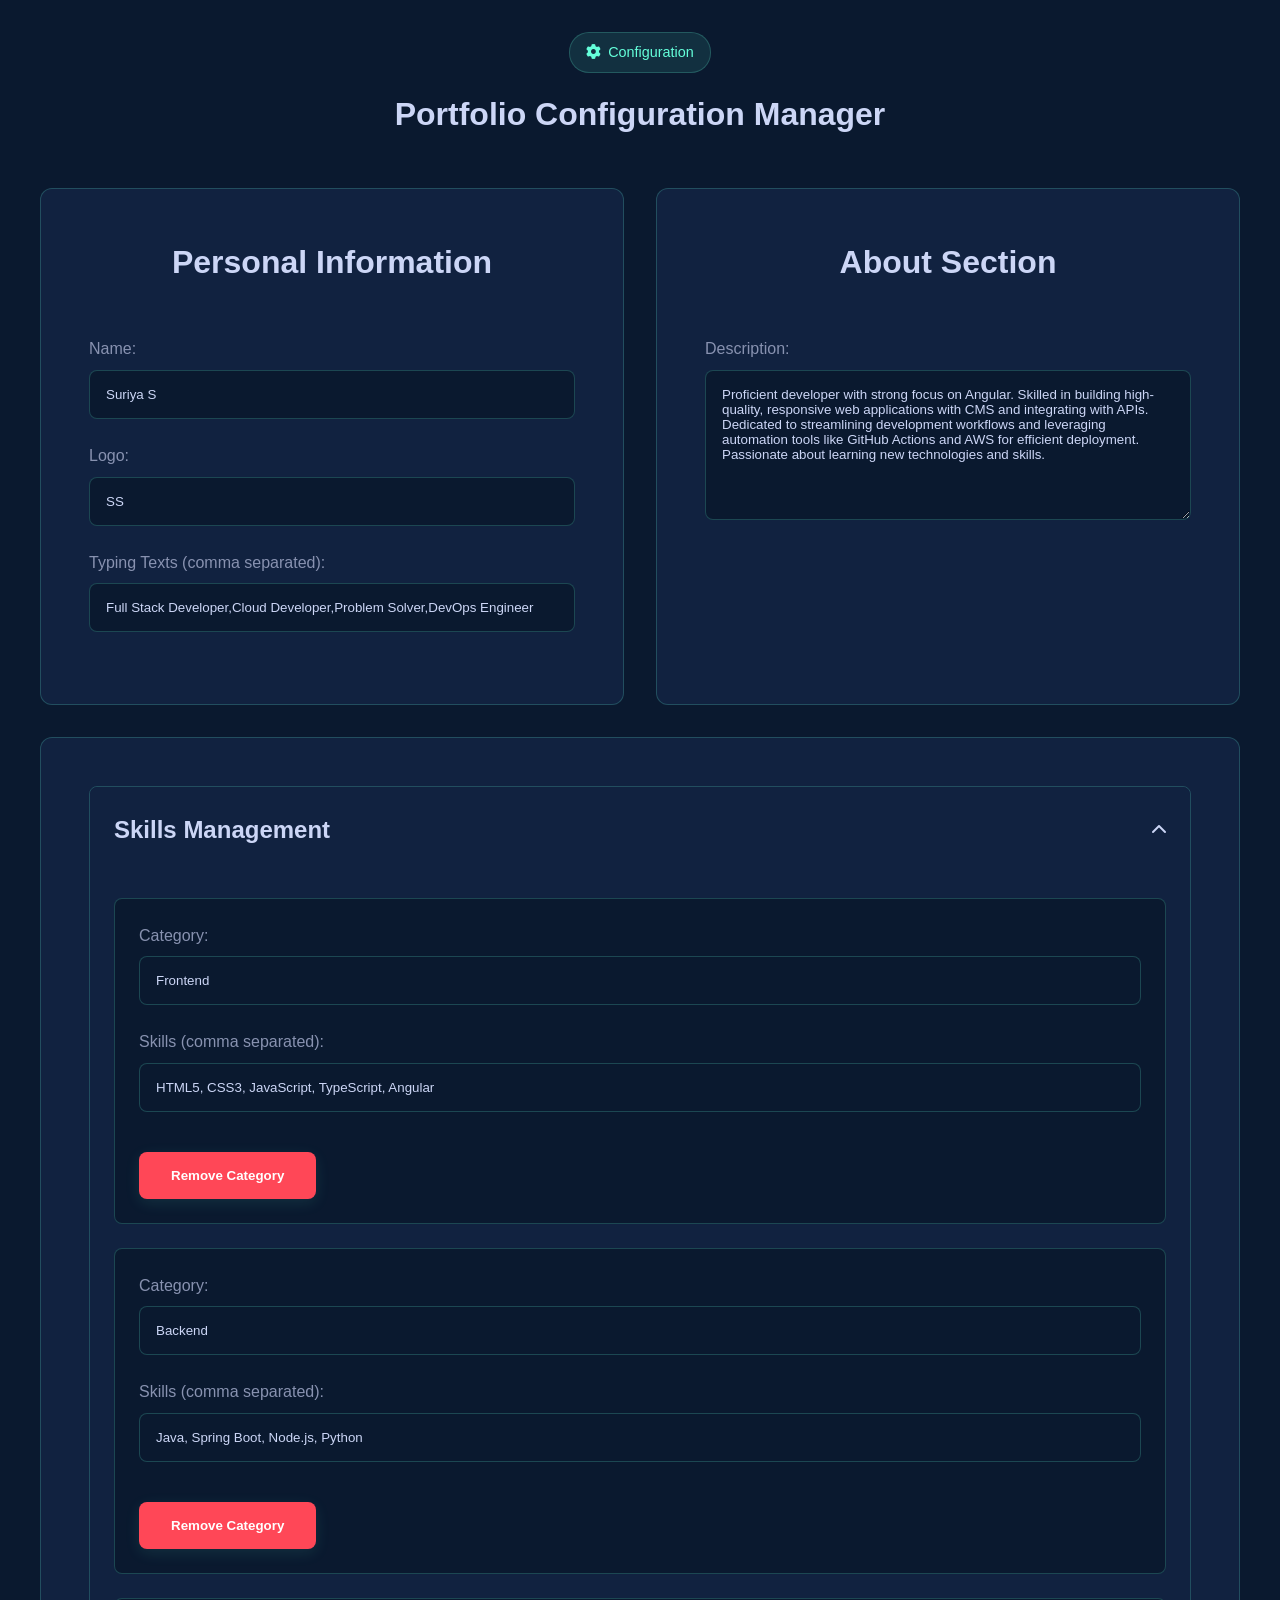
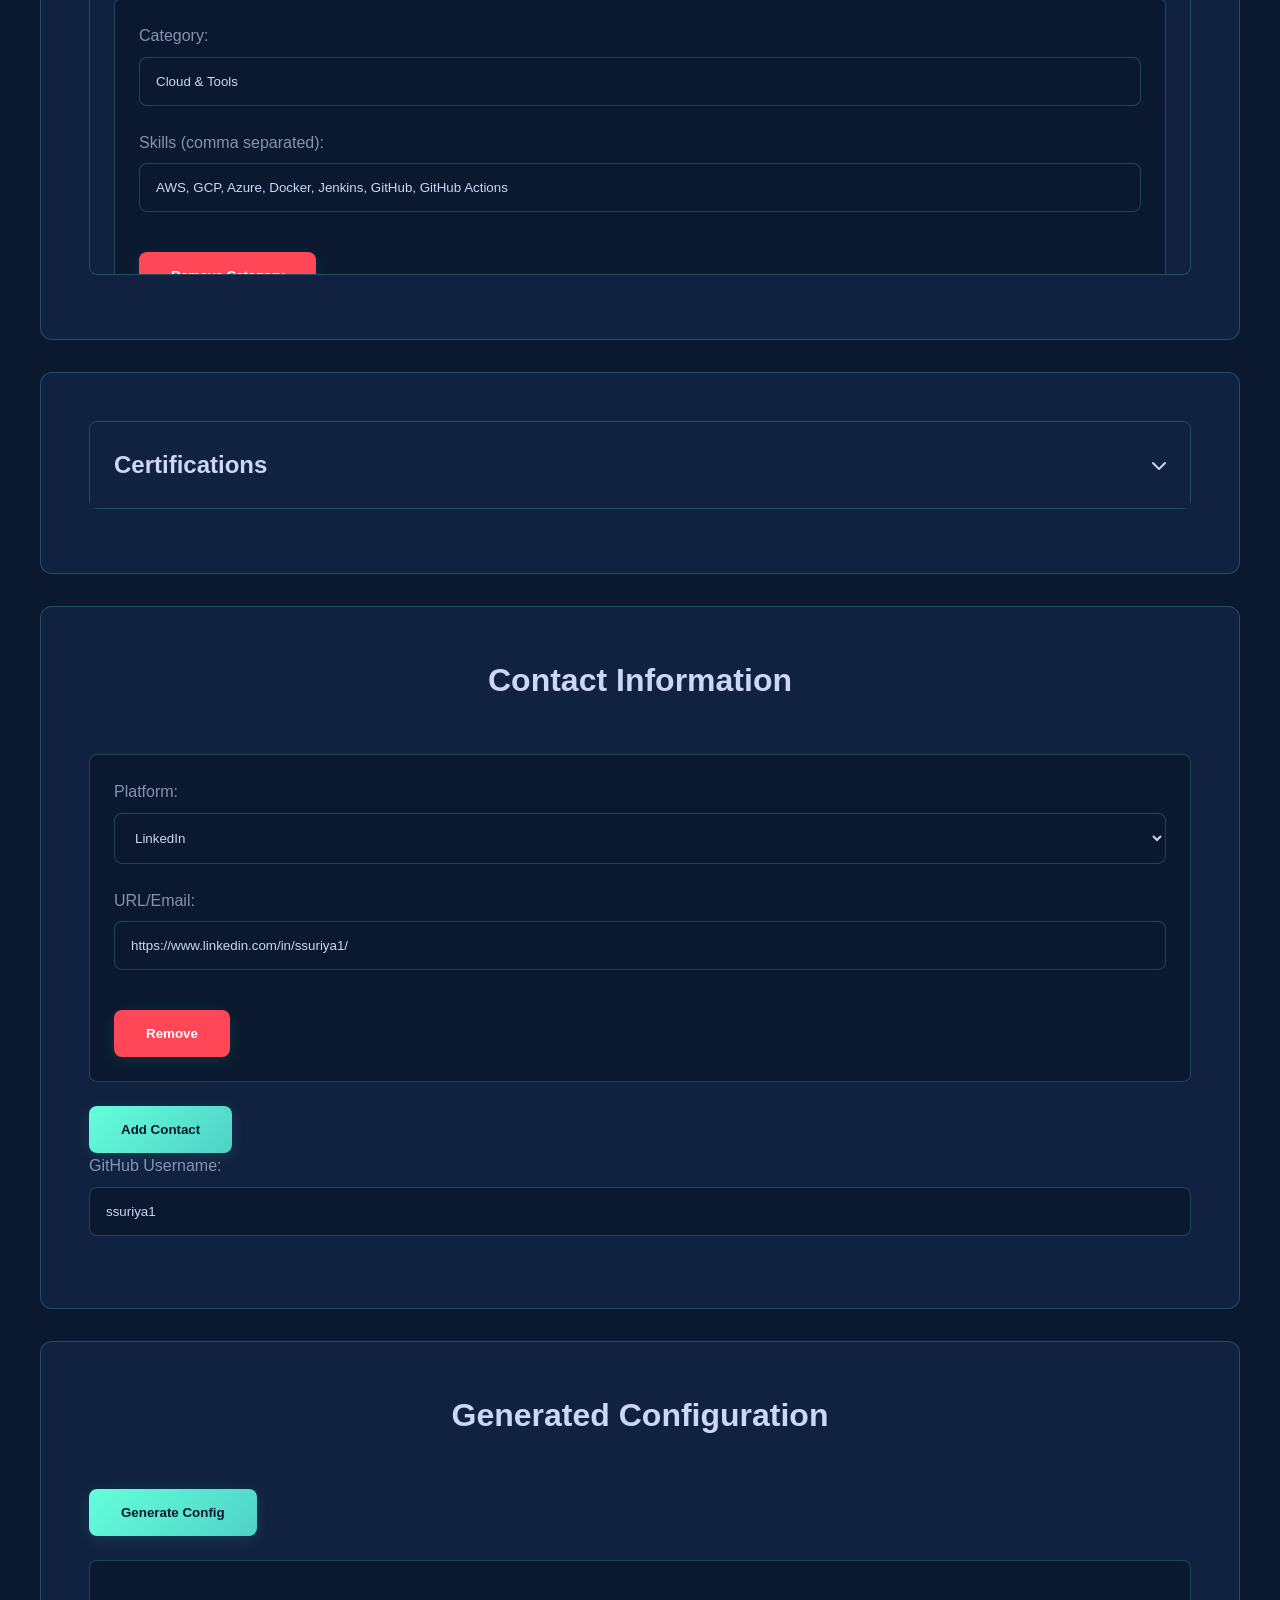
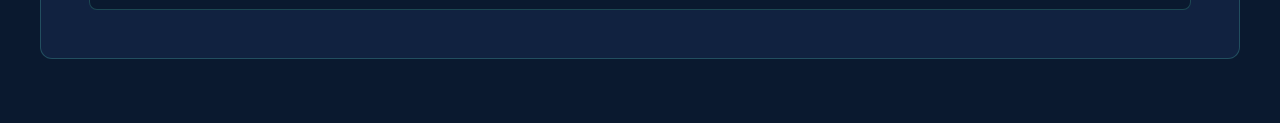
==== config-manager.html @ 6df55998 "Update design, structure and configurations." ====
<!DOCTYPE html>
<html lang="en">
<head>
    <meta charset="UTF-8">
    <meta name="viewport" content="width=device-width, initial-scale=1.0">
    <title>Portfolio Config Manager</title>
    <link rel="stylesheet" href="https://cdnjs.cloudflare.com/ajax/libs/font-awesome/6.0.0/css/all.min.css">
    <style>
        :root {
            --primary-bg: #0a192f;
            --secondary-bg: #112240;
            --accent-color: #64ffda;
            --text-primary: #ccd6f6;
            --text-secondary: #8892b0;
            --text-muted: #495670;
            --border-color: rgba(100, 255, 218, 0.2);
            --shadow-light: rgba(100, 255, 218, 0.1);
            --shadow-medium: rgba(100, 255, 218, 0.2);
            --gradient-primary: linear-gradient(135deg, var(--accent-color), #4fd1c7);
            --transition-fast: 0.2s ease;
            --transition-medium: 0.3s ease;
            --border-radius: 8px;
            --border-radius-large: 12px;
            --spacing-xs: 0.5rem;
            --spacing-sm: 1rem;
            --spacing-md: 1.5rem;
            --spacing-lg: 2rem;
            --spacing-xl: 3rem;
        }

        * {
            margin: 0;
            padding: 0;
            box-sizing: border-box;
        }

        body {
            font-family: 'Inter', -apple-system, BlinkMacSystemFont, 'Segoe UI', Roboto, sans-serif;
            background: var(--primary-bg);
            color: var(--text-primary);
            line-height: 1.6;
            padding: var(--spacing-lg);
        }

        .container {
            max-width: 1200px;
            margin: 0 auto;
        }

        h1 {
            text-align: center;
            margin-bottom: var(--spacing-xl);
            color: var(--accent-color);
            font-size: clamp(2rem, 4vw, 3rem);
            font-weight: 600;
        }

        .section-header {
            text-align: center;
            margin-bottom: var(--spacing-xl);
        }

        .section-label {
            display: inline-flex;
            align-items: center;
            gap: var(--spacing-xs);
            background: rgba(100, 255, 218, 0.1);
            color: var(--accent-color);
            padding: var(--spacing-xs) var(--spacing-sm);
            border-radius: 20px;
            border: 1px solid var(--border-color);
            font-size: 0.9rem;
            margin-bottom: var(--spacing-sm);
        }

        .section-title {
            color: var(--text-primary);
            font-size: clamp(1.5rem, 3vw, 2rem);
            margin-bottom: var(--spacing-sm);
        }

        section {
            background: var(--secondary-bg);
            border: 1px solid var(--border-color);
            border-radius: var(--border-radius-large);
            padding: var(--spacing-xl);
            margin-bottom: var(--spacing-lg);
            transition: var(--transition-medium);
        }

        section:hover {
            transform: translateY(-5px);
            box-shadow: 0 10px 30px var(--shadow-light);
        }

        .form-group {
            margin-bottom: var(--spacing-md);
        }

        label {
            display: block;
            margin-bottom: var(--spacing-xs);
            color: var(--text-secondary);
            font-weight: 500;
        }

        input, textarea, select {
            width: 100%;
            padding: var(--spacing-sm);
            background: var(--primary-bg);
            border: 1px solid var(--border-color);
            border-radius: var(--border-radius);
            color: var(--text-primary);
            font-family: inherit;
            transition: var(--transition-fast);
        }

        input:focus, textarea:focus, select:focus {
            outline: none;
            border-color: var(--accent-color);
            box-shadow: 0 0 0 3px rgba(100, 255, 218, 0.1);
        }

        input::placeholder, textarea::placeholder {
            color: var(--text-muted);
        }

        textarea {
            min-height: 100px;
            resize: vertical;
        }

        .btn-primary, .btn-secondary {
            display: inline-flex;
            align-items: center;
            gap: var(--spacing-xs);
            padding: var(--spacing-sm) var(--spacing-lg);
            border-radius: var(--border-radius);
            font-weight: 600;
            text-decoration: none;
            border: none;
            cursor: pointer;
            transition: var(--transition-medium);
            position: relative;
            overflow: hidden;
        }

        .btn-primary {
            background: var(--gradient-primary);
            color: var(--primary-bg);
            box-shadow: 0 4px 15px var(--shadow-light);
        }

        .btn-primary:hover {
            transform: translateY(-2px);
            box-shadow: 0 8px 25px var(--shadow-medium);
        }

        .btn-secondary {
            background: transparent;
            color: var(--accent-color);
            border: 2px solid var(--accent-color);
        }

        .btn-secondary:hover {
            background: var(--accent-color);
            color: var(--primary-bg);
            transform: translateY(-2px);
        }

        .btn-remove {
            background: #ff4757;
            color: white;
            margin-top: var(--spacing-sm);
        }

        .btn-remove:hover {
            background: #ff3742;
        }

        .skill-item, .cert-item, .contact-item {
            border: 1px solid var(--border-color);
            border-radius: var(--border-radius);
            padding: var(--spacing-md);
            margin-bottom: var(--spacing-md);
            background: var(--primary-bg);
            transition: var(--transition-medium);
        }

        .skill-item:hover, .cert-item:hover, .contact-item:hover {
            transform: translateY(-2px);
            box-shadow: 0 5px 15px var(--shadow-light);
        }

        .accordion {
            border: 1px solid var(--border-color);
            border-radius: var(--border-radius);
            margin-bottom: var(--spacing-sm);
        }

        .accordion-header {
            background: var(--secondary-bg);
            padding: var(--spacing-md);
            cursor: pointer;
            display: flex;
            justify-content: space-between;
            align-items: center;
            border-radius: var(--border-radius) var(--border-radius) 0 0;
            transition: var(--transition-fast);
        }

        .accordion-header:hover {
            background: rgba(17, 34, 64, 0.8);
        }

        .accordion-header i {
            transition: var(--transition-medium);
        }

        .accordion-header i.rotate {
            transform: rotate(180deg);
        }

        .accordion-content {
            padding: 0 var(--spacing-md);
            max-height: 0;
            overflow: hidden;
            transition: max-height var(--transition-medium), padding var(--transition-medium);
        }

        .accordion-content.active {
            padding: var(--spacing-md);
            max-height: 1000px;
        }

        .json-output {
            background: var(--primary-bg);
            border: 1px solid var(--border-color);
            border-radius: var(--border-radius);
            padding: var(--spacing-md);
            font-family: 'Fira Code', 'Courier New', monospace;
            white-space: pre-wrap;
            max-height: 400px;
            overflow-y: auto;
            cursor: pointer;
            position: relative;
            transition: var(--transition-fast);
            margin-top: var(--spacing-md);
        }

        .json-output:hover {
            border-color: var(--accent-color);
        }

        .json-output:hover::after {
            content: 'Click to copy';
            position: absolute;
            top: var(--spacing-sm);
            right: var(--spacing-sm);
            background: var(--accent-color);
            color: var(--primary-bg);
            padding: var(--spacing-xs) var(--spacing-sm);
            border-radius: var(--border-radius);
            font-size: 0.8rem;
            font-family: inherit;
        }

        .config-grid {
            display: grid;
            grid-template-columns: repeat(auto-fit, minmax(400px, 1fr));
            gap: var(--spacing-lg);
        }

        @media (max-width: 768px) {
            .config-grid {
                grid-template-columns: 1fr;
            }
            
            body {
                padding: var(--spacing-sm);
            }
        }
    </style>
</head>
<body>
    <div class="container">
        <div class="section-header">
            <span class="section-label">
                <i class="fas fa-cog"></i>
                Configuration
            </span>
            <h1 class="section-title">Portfolio Configuration Manager</h1>
        </div>
        
        <div class="config-grid">
            <section>
                <div class="section-header">
                    <h2 class="section-title">Personal Information</h2>
                </div>
                <div class="form-group">
                    <label>Name:</label>
                    <input type="text" id="name" value="Suriya S">
                </div>
                <div class="form-group">
                    <label>Logo:</label>
                    <input type="text" id="logo" value="SS">
                </div>
                <div class="form-group">
                    <label>Typing Texts (comma separated):</label>
                    <input type="text" id="typingTexts" value="Full Stack Developer,Cloud Developer,Problem Solver,DevOps Engineer">
                </div>
            </section>

            <section>
                <div class="section-header">
                    <h2 class="section-title">About Section</h2>
                </div>
                <div class="form-group">
                    <label>Description:</label>
                    <textarea id="aboutDescription" style="height: 150px; width: 100%;">Proficient developer with strong focus on Angular. Skilled in building high-quality, responsive web applications with CMS and integrating with APIs. Dedicated to streamlining development workflows and leveraging automation tools like GitHub Actions and AWS for efficient deployment. Passionate about learning new technologies and skills.</textarea>
                </div>
            </section>
        </div>

        <section>
            <div class="accordion">
                <div class="accordion-header" onclick="toggleAccordion('skills')">
                    <h2>Skills Management</h2>
                    <i class="fas fa-chevron-down" id="skills-icon"></i>
                </div>
                <div class="accordion-content" id="skills-content">
                    <div id="skills-container">
                        <!-- Skills will be loaded from config -->
                    </div>
                    <button class="btn-primary" onclick="addSkillCategory()">Add Skill Category</button>
                </div>
            </div>
        </section>

        <section>
            <div class="accordion">
                <div class="accordion-header" onclick="toggleAccordion('certifications')">
                    <h2>Certifications</h2>
                    <i class="fas fa-chevron-down" id="certifications-icon"></i>
                </div>
                <div class="accordion-content" id="certifications-content">
                    <div id="certifications-container">
                        <div class="cert-item">
                            <div class="form-group">
                                <label>Title:</label>
                                <input type="text" class="cert-title" value="GitHub Foundations">
                            </div>
                            <div class="form-group">
                                <label>URL:</label>
                                <input type="url" class="cert-url" value="https://www.credly.com/badges/b184c9cb-2f6a-45aa-b085-823be663b434">
                            </div>
                            <div class="form-group">
                                <label>Description (optional):</label>
                                <textarea class="cert-description" placeholder="Brief description of the certification"></textarea>
                            </div>
                            <div class="form-group">
                                <label>Date Earned (optional):</label>
                                <input type="date" class="cert-date">
                            </div>
                            <button class="btn-primary btn-remove" onclick="removeCertification(this)">Remove</button>
                        </div>
                    </div>
                    <button class="btn-primary" onclick="addCertification()">Add Certification</button>
                </div>
            </div>
        </section>

        <div class="config-grid">
            <section>
                <div class="section-header">
                    <h2 class="section-title">Contact Information</h2>
                </div>
                <div id="contact-container">
                    <div class="contact-item">
                        <div class="form-group">
                            <label>Platform:</label>
                            <select class="contact-platform">
                                <option value="linkedin">LinkedIn</option>
                                <option value="github">GitHub</option>
                                <option value="twitter">Twitter</option>
                                <option value="email">Email</option>
                            </select>
                        </div>
                        <div class="form-group">
                            <label>URL/Email:</label>
                            <input type="text" class="contact-url" value="https://www.linkedin.com/in/ssuriya1/">
                        </div>
                        <button class="btn-primary btn-remove" onclick="removeContact(this)">Remove</button>
                    </div>
                </div>
                <button class="btn-primary" onclick="addContact()">Add Contact</button>
                <div class="form-group">
                    <label>GitHub Username:</label>
                    <input type="text" id="githubUsername" value="ssuriya1">
                </div>
            </section>
        </div>

        <section>
            <div class="section-header">
                <h2 class="section-title">Generated Configuration</h2>
            </div>
            <button class="btn-primary" onclick="generateConfig()">Generate Config</button>
            <div id="configOutput" class="json-output" onclick="copyToClipboard()"></div>
        </section>
    </div>

    <script>
        let currentConfig = {};

        function toggleAccordion(section) {
            const content = document.getElementById(section + '-content');
            const icon = document.getElementById(section + '-icon');
            
            content.classList.toggle('active');
            icon.classList.toggle('rotate');
        }

        function copyToClipboard() {
            const output = document.getElementById('configOutput');
            navigator.clipboard.writeText(output.textContent).then(() => {
                const originalText = output.textContent;
                output.textContent = 'Copied to clipboard!';
                setTimeout(() => {
                    output.textContent = originalText;
                }, 1000);
            });
        }

        async function loadExistingConfig() {
            try {
                const response = await fetch('./config.json');
                currentConfig = await response.json();
                populateForm();
            } catch (error) {
                console.error('Could not load existing config:', error);
                generateConfig();
            }
        }

        function populateForm() {
            document.getElementById('name').value = currentConfig.personal?.name || '';
            document.getElementById('logo').value = currentConfig.personal?.logo || '';
            document.getElementById('typingTexts').value = currentConfig.personal?.typingTexts?.join(',') || '';
            document.getElementById('aboutDescription').value = currentConfig.about?.description || '';
            populateSkills();
            populateCertifications();
            populateContacts();
            document.getElementById('githubUsername').value = currentConfig.projects?.github?.username || '';
        }

        function populateSkills() {
            const container = document.getElementById('skills-container');
            container.innerHTML = '';
            
            if (currentConfig.about?.skills) {
                Object.entries(currentConfig.about.skills).forEach(([category, skills]) => {
                    addSkillCategory(category, skills);
                });
            }
        }

        function populateCertifications() {
            const container = document.getElementById('certifications-container');
            container.innerHTML = '';
            
            if (currentConfig.experience?.items) {
                currentConfig.experience.items.forEach(cert => {
                    addCertificationWithData(cert);
                });
            }
        }

        function addSkillCategory(category = '', skills = []) {
            const container = document.getElementById('skills-container');
            const skillItem = document.createElement('div');
            skillItem.className = 'skill-item';
            skillItem.innerHTML = `
                <div class="form-group">
                    <label>Category:</label>
                    <input type="text" class="skill-category-name" value="${category}" placeholder="e.g., Frontend">
                </div>
                <div class="form-group">
                    <label>Skills (comma separated):</label>
                    <input type="text" class="skill-list-input" value="${skills.join(', ')}" placeholder="HTML, CSS, JavaScript">
                </div>
                <button class="btn-primary btn-remove" onclick="removeSkillCategory(this)">Remove Category</button>
            `;
            container.appendChild(skillItem);
        }

        function removeSkillCategory(button) {
            button.parentElement.remove();
        }

        function addCertificationWithData(cert = {}) {
            const container = document.getElementById('certifications-container');
            const certItem = document.createElement('div');
            certItem.className = 'cert-item';
            certItem.innerHTML = `
                <div class="form-group">
                    <label>Title:</label>
                    <input type="text" class="cert-title" value="${cert.title || ''}" placeholder="Certification Title">
                </div>
                <div class="form-group">
                    <label>URL:</label>
                    <input type="url" class="cert-url" value="${cert.url || ''}" placeholder="https://...">
                </div>
                <div class="form-group">
                    <label>Description (optional):</label>
                    <textarea class="cert-description" placeholder="Brief description">${cert.description || ''}</textarea>
                </div>
                <div class="form-group">
                    <label>Date Earned (optional):</label>
                    <input type="date" class="cert-date" value="${cert.dateEarned || ''}">
                </div>
                <button class="btn-primary btn-remove" onclick="removeCertification(this)">Remove</button>
            `;
            container.appendChild(certItem);
        }

        function addCertification() {
            addCertificationWithData();
        }

        function removeCertification(button) {
            button.parentElement.remove();
        }

        function populateContacts() {
            const container = document.getElementById('contact-container');
            container.innerHTML = '';
            
            if (currentConfig.contact?.social) {
                currentConfig.contact.social.forEach(contact => {
                    addContactWithData(contact);
                });
            }
        }

        function addContactWithData(contact = {}) {
            const container = document.getElementById('contact-container');
            const contactItem = document.createElement('div');
            contactItem.className = 'contact-item';
            
            const platformMap = {
                'fab fa-linkedin': 'linkedin',
                'fab fa-github': 'github', 
                'fab fa-twitter': 'twitter',
                'fas fa-envelope': 'email'
            };
            
            const platform = platformMap[contact.icon] || 'linkedin';
            
            contactItem.innerHTML = `
                <div class="form-group">
                    <label>Platform:</label>
                    <select class="contact-platform">
                        <option value="linkedin" ${platform === 'linkedin' ? 'selected' : ''}>LinkedIn</option>
                        <option value="github" ${platform === 'github' ? 'selected' : ''}>GitHub</option>
                        <option value="twitter" ${platform === 'twitter' ? 'selected' : ''}>Twitter</option>
                        <option value="email" ${platform === 'email' ? 'selected' : ''}>Email</option>
                    </select>
                </div>
                <div class="form-group">
                    <label>URL/Email:</label>
                    <input type="text" class="contact-url" value="${contact.url || ''}">
                </div>
                <button class="btn-primary btn-remove" onclick="removeContact(this)">Remove</button>
            `;
            container.appendChild(contactItem);
        }

        function addContact() {
            addContactWithData();
        }

        function removeContact(button) {
            button.parentElement.remove();
        }

        function generateConfig() {
            const skillItems = document.querySelectorAll('.skill-item');
            const skills = {};
            skillItems.forEach(item => {
                const category = item.querySelector('.skill-category-name').value;
                const skillList = item.querySelector('.skill-list-input').value;
                if (category && skillList) {
                    skills[category] = skillList.split(',').map(s => s.trim()).filter(s => s);
                }
            });

            const certItems = document.querySelectorAll('.cert-item');
            const certifications = Array.from(certItems).map(item => {
                const cert = {
                    title: item.querySelector('.cert-title').value,
                    url: item.querySelector('.cert-url').value
                };
                
                const description = item.querySelector('.cert-description').value;
                const date = item.querySelector('.cert-date').value;
                
                if (description) cert.description = description;
                if (date) cert.dateEarned = date;
                
                return cert;
            }).filter(cert => cert.title && cert.url);

            const config = {
                personal: {
                    name: document.getElementById('name').value,
                    logo: document.getElementById('logo').value,
                    title: "Portfolio",
                    typingTexts: document.getElementById('typingTexts').value.split(',').map(s => s.trim())
                },
                navigation: [
                    { name: "Home", href: "#home" },
                    { name: "About", href: "#about" },
                    { name: "Experience", href: "#experience" },
                    { name: "Projects", href: "#projects" },
                    { name: "Contact", href: "#contact" }
                ],
                about: {
                    title: "About Me",
                    description: document.getElementById('aboutDescription').value,
                    skills: skills
                },
                experience: {
                    title: "Certifications",
                    items: certifications
                },
                projects: {
                    title: "Featured Projects",
                    github: {
                        username: document.getElementById('githubUsername').value,
                        initialCount: 4
                    }
                },
                contact: {
                    title: "Let's Connect",
                    social: Array.from(document.querySelectorAll('.contact-item')).map(item => {
                        const platform = item.querySelector('.contact-platform').value;
                        const url = item.querySelector('.contact-url').value;
                        
                        const iconMap = {
                            'linkedin': 'fab fa-linkedin',
                            'github': 'fab fa-github',
                            'twitter': 'fab fa-twitter',
                            'email': 'fas fa-envelope'
                        };
                        
                        return {
                            name: platform.charAt(0).toUpperCase() + platform.slice(1),
                            url: url,
                            icon: iconMap[platform]
                        };
                    }).filter(contact => contact.url),
                    form: {
                        fields: [
                            { name: "name", type: "text", placeholder: "Your Name", required: true },
                            { name: "email", type: "email", placeholder: "Your Email", required: true },
                            { name: "message", type: "textarea", placeholder: "Your Message", required: true }
                        ],
                        submitText: "Send Message",
                        submitIcon: "fas fa-paper-plane"
                    }
                },
                settings: {
                    typingSpeed: 100,
                    typingPause: 3000,
                    theme: {
                        primaryColor: "#0a192f",
                        secondaryColor: "#64ffda",
                        accentColor: "#64ffda"
                    }
                }
            };

            document.getElementById('configOutput').textContent = JSON.stringify(config, null, 2);
        }

        loadExistingConfig().then(() => {
            toggleAccordion('skills');
        });
    </script>
</body>
</html>
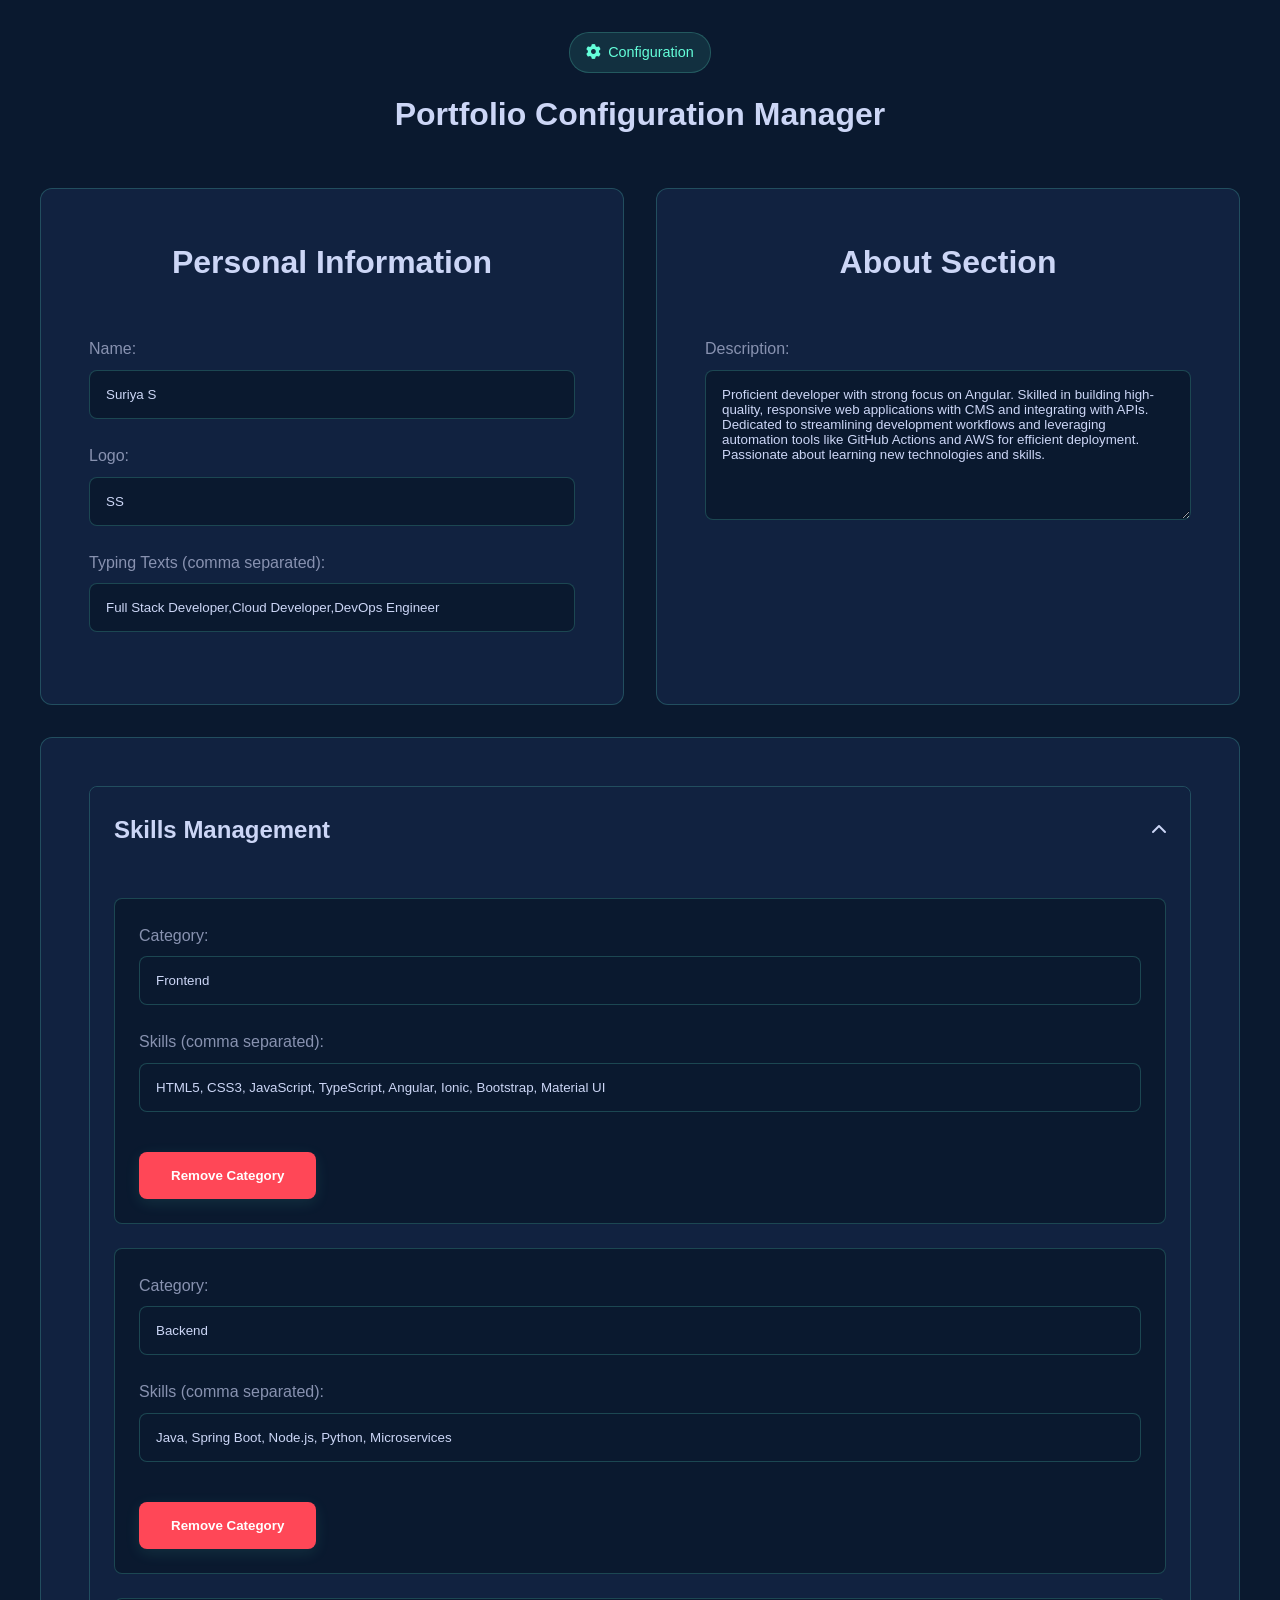
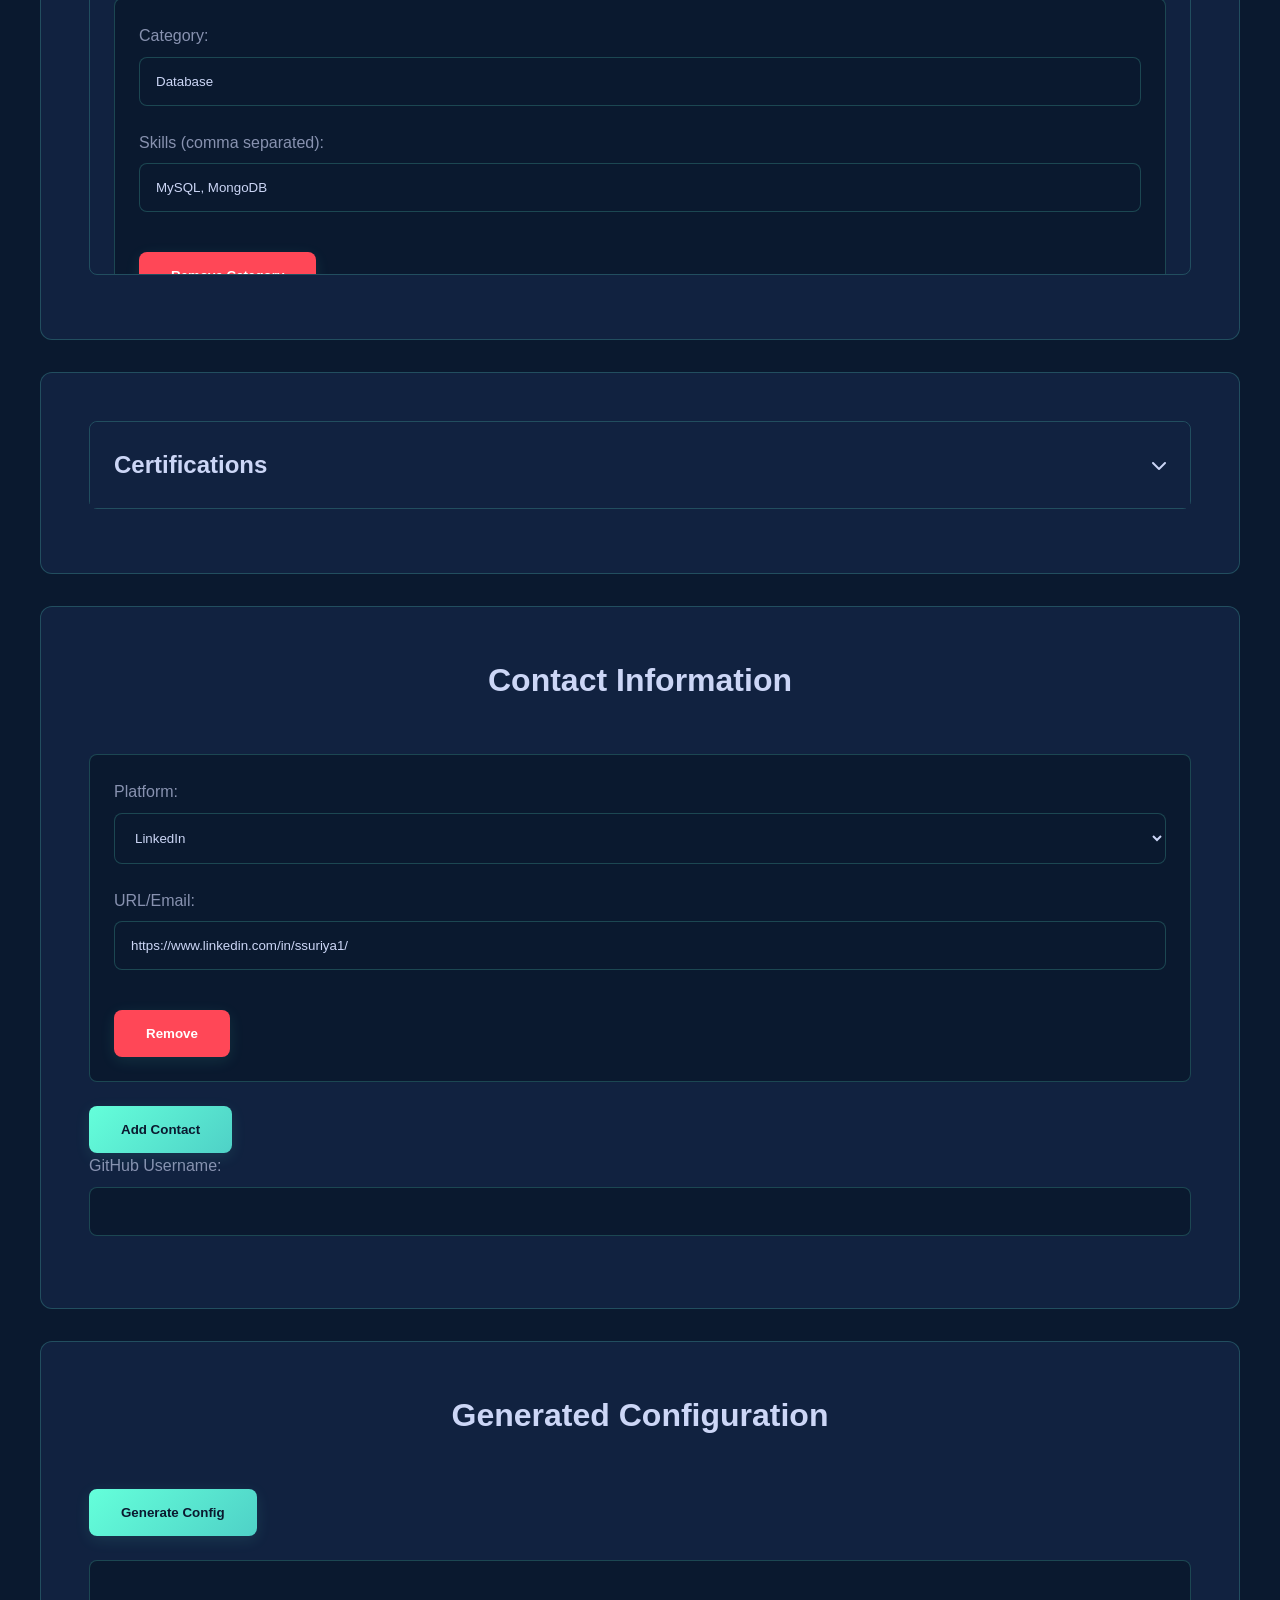
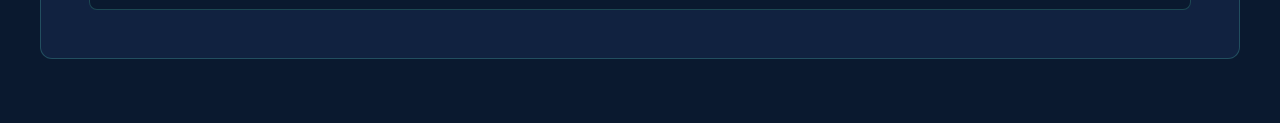
==== commit 38fc1a99: "Added new functionality." ====
--- a/config-manager.html
+++ b/config-manager.html
@@ -278,6 +278,90 @@
             
             body {
                 padding: var(--spacing-sm);
+            }
+            
+            .container {
+                padding: 0;
+            }
+            
+            section {
+                padding: var(--spacing-lg);
+                margin-bottom: var(--spacing-md);
+            }
+            
+            h1 {
+                font-size: 1.8rem;
+                margin-bottom: var(--spacing-lg);
+            }
+            
+            .section-title {
+                font-size: 1.3rem;
+            }
+            
+            .accordion-header {
+                padding: var(--spacing-sm);
+            }
+            
+            .accordion-content.active {
+                padding: var(--spacing-sm);
+            }
+            
+            .skill-item, .cert-item, .contact-item {
+                padding: var(--spacing-sm);
+            }
+            
+            .btn-primary, .btn-secondary {
+                padding: var(--spacing-xs) var(--spacing-sm);
+                font-size: 0.9rem;
+            }
+            
+            .json-output {
+                font-size: 0.8rem;
+                max-height: 250px;
+            }
+        }
+        
+        @media (max-width: 480px) {
+            body {
+                padding: var(--spacing-xs);
+            }
+            
+            section {
+                padding: var(--spacing-md);
+            }
+            
+            h1 {
+                font-size: 1.5rem;
+            }
+            
+            .section-title {
+                font-size: 1.1rem;
+            }
+            
+            .section-label {
+                font-size: 0.8rem;
+                padding: 0.3rem 0.6rem;
+            }
+            
+            input, textarea, select {
+                padding: var(--spacing-xs);
+                font-size: 0.9rem;
+            }
+            
+            .btn-primary, .btn-secondary {
+                width: 100%;
+                justify-content: center;
+                margin-bottom: var(--spacing-xs);
+            }
+            
+            .accordion-header h2 {
+                font-size: 1rem;
+            }
+            
+            .json-output {
+                font-size: 0.7rem;
+                max-height: 200px;
+                padding: var(--spacing-xs);
             }
         }
     </style>
